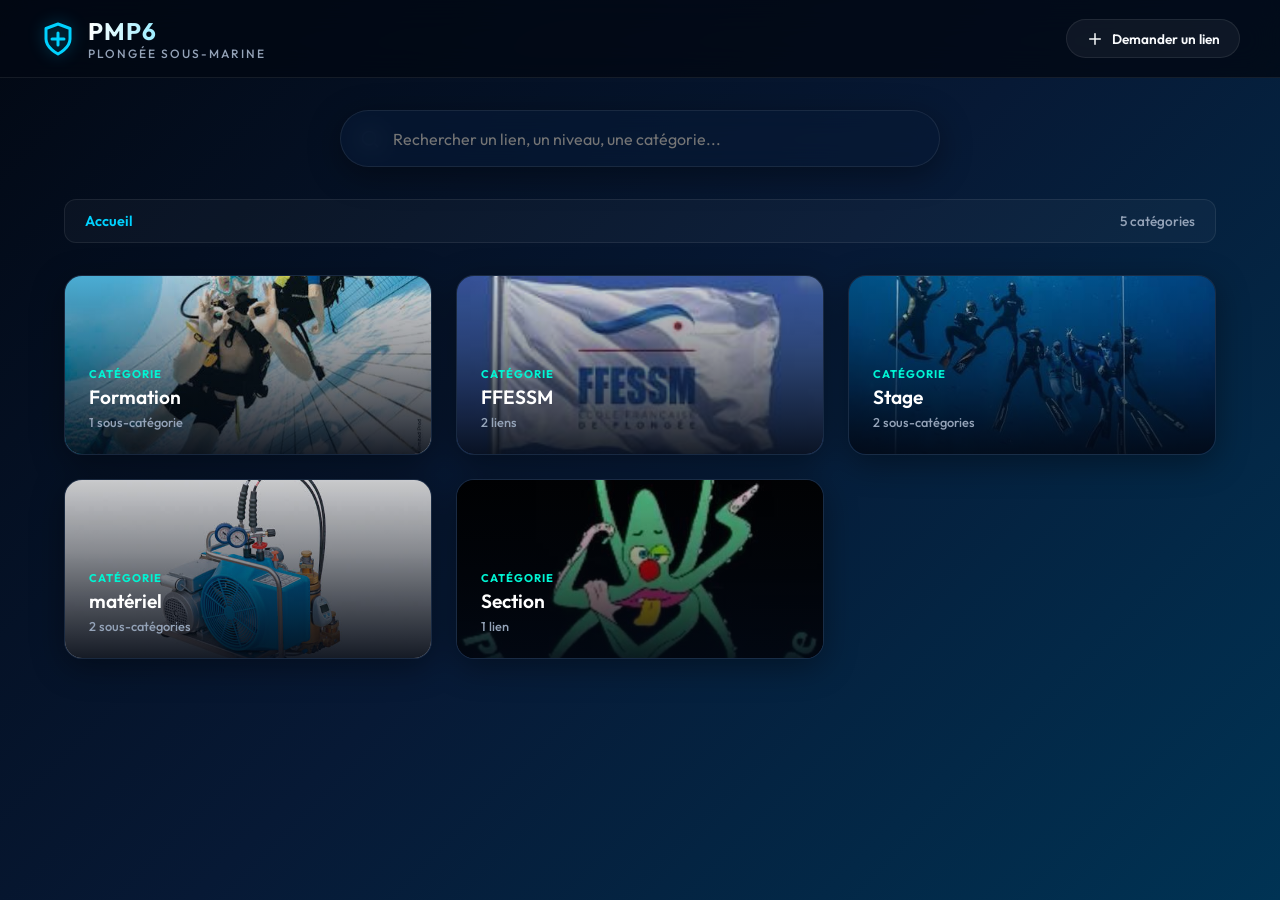
==== index.html @ 6aa4ec5d "Add files via upload" ====
<!DOCTYPE html>
<html lang="fr">
<head>
    <meta charset="UTF-8">
    <meta name="viewport" content="width=device-width, initial-scale=1.0">
    <title>PMP6 - Liens Utiles</title>
    
    <!-- Meta tags pour le SEO et le comportement Web -->
    <meta name="description" content="Portail des liens web utiles pour l'association de plongée sous-marine PMP6. Accessible sur PC et mobile, utilisable hors ligne.">
    <meta name="theme-color" content="#0a192f">
    
    <!-- Liens pour la PWA -->
    <link rel="manifest" href="manifest.json">
    <link rel="apple-touch-icon" href="icons/icon-192.png">
    
    <!-- Polices Google Fonts -->
    <link rel="preconnect" href="https://fonts.googleapis.com">
    <link rel="preconnect" href="https://fonts.gstatic.com" crossorigin>
    <link href="https://fonts.googleapis.com/css2?family=Outfit:wght@300;400;500;600;700&display=swap" rel="stylesheet">
    
    <!-- Feuilles de style -->
    <link rel="stylesheet" href="style.css">
</head>
<body>
    <!-- Arrière-plan animé avec bulles -->
    <div class="bubble-container" id="bubbleContainer"></div>

    <header class="app-header">
        <div class="header-content">
            <div class="logo-area">
                <svg class="logo-icon" viewBox="0 0 24 24" fill="none" stroke="currentColor" stroke-width="2" stroke-linecap="round" stroke-linejoin="round">
                    <path d="M12 22s8-4 8-10V5l-8-3-8 3v7c0 6 8 10 8 10z"/>
                    <path d="M12 8v8"/>
                    <path d="M8 12h8"/>
                </svg>
                <div class="logo-text">
                    <h1>PMP6</h1>
                    <p>Plongée Sous-Marine</p>
                </div>
            </div>
            
            <div class="header-actions" style="display: flex; gap: 0.75rem; align-items: center;">
                <button id="requestLinkBtn" class="request-btn">
                    <svg viewBox="0 0 24 24" fill="none" stroke="currentColor" stroke-width="2" stroke-linecap="round" stroke-linejoin="round" width="18" height="18">
                        <path d="M12 5v14M5 12h14"/>
                    </svg>
                    Demander un lien
                </button>
                <button id="pwaInstallBtn" class="install-btn hidden">
                    <svg viewBox="0 0 24 24" fill="none" stroke="currentColor" stroke-width="2" stroke-linecap="round" stroke-linejoin="round" width="18" height="18">
                        <path d="M21 15v4a2 2 0 0 1-2 2H5a2 2 0 0 1-2-2v-4"/>
                        <polyline points="7 10 12 15 17 10"/>
                        <line x1="12" y1="15" x2="12" y2="3"/>
                    </svg>
                    Installer l'appli
                </button>
            </div>
        </div>
    </header>

    <main class="app-main">
        <!-- Barre de recherche -->
        <section class="search-section">
            <div class="search-wrapper">
                <svg class="search-icon" viewBox="0 0 24 24" fill="none" stroke="currentColor" stroke-width="2" stroke-linecap="round" stroke-linejoin="round">
                    <circle cx="11" cy="11" r="8"/>
                    <line x1="21" y1="21" x2="16.65" y2="16.65"/>
                </svg>
                <input type="text" id="searchInput" placeholder="Rechercher un lien, un niveau, une catégorie..." autocomplete="off">
                <button id="clearSearchBtn" class="clear-btn hidden" aria-label="Effacer la recherche">
                    <svg viewBox="0 0 24 24" fill="none" stroke="currentColor" stroke-width="2" stroke-linecap="round" stroke-linejoin="round" width="18" height="18">
                        <line x1="18" y1="6" x2="6" y2="18"/>
                        <line x1="6" y1="6" x2="18" y2="18"/>
                    </svg>
                </button>
            </div>
        </section>

        <!-- Fil d'Ariane & Navigation de retour -->
        <section class="nav-bar">
            <div class="breadcrumb-container">
                <button id="backBtn" class="back-btn hidden">
                    <svg viewBox="0 0 24 24" fill="none" stroke="currentColor" stroke-width="2.5" stroke-linecap="round" stroke-linejoin="round" width="16" height="16">
                        <polyline points="15 18 9 12 15 6"/>
                    </svg>
                    Retour
                </button>
                <div class="breadcrumbs" id="breadcrumbs">
                    <span class="breadcrumb-item active" data-path="root">Accueil</span>
                </div>
            </div>
            <div class="items-count" id="itemsCount"></div>
        </section>

        <!-- Conteneur d'affichage des grilles (catégories, sous-catégories ou liens) -->
        <section class="grid-section">
            <div class="grid-container" id="gridContainer">
                <!-- Les cartes seront injectées dynamiquement en JS -->
            </div>
            
            <!-- Message de recherche vide -->
            <div id="noResults" class="no-results hidden">
                <svg viewBox="0 0 24 24" fill="none" stroke="currentColor" stroke-width="1.5" stroke-linecap="round" stroke-linejoin="round" width="64" height="64">
                    <circle cx="11" cy="11" r="8"/>
                    <path d="M21 21l-4.3-4.3"/>
                    <path d="M8 11h6"/>
                </svg>
                <h3>Aucun lien trouvé</h3>
                <p>Essayez de chercher autre chose ou naviguez dans les catégories ci-dessus.</p>
            </div>
        </section>
    </main>

    <!-- Modal pour demander l'ajout d'un lien -->
    <div id="requestModal" class="modal hidden">
        <div class="modal-backdrop" id="modalBackdrop"></div>
        <div class="modal-content">
            <div class="modal-header">
                <h3>Demander l'ajout d'un lien</h3>
                <button id="closeRequestModalBtn" class="close-modal-btn" aria-label="Fermer">&times;</button>
            </div>
            
            <div class="modal-body">
                <form id="requestLinkForm">
                    <div class="form-group">
                        <label for="reqRequester">Nom du demandeur *</label>
                        <input type="text" id="reqRequester" required placeholder="Ex: Jean Dupont">
                    </div>
                    <div class="form-group">
                        <label for="reqCategory">Rubrique *</label>
                        <input type="text" id="reqCategory" required placeholder="Ex: Formation, FFESSM...">
                    </div>
                    <div class="form-group">
                        <label for="reqSubcategory">Sous-rubrique (optionnel)</label>
                        <input type="text" id="reqSubcategory" placeholder="Ex: N1, Glénan...">
                    </div>
                    <div class="form-group">
                        <label for="reqName">Texte à afficher (Nom du lien) *</label>
                        <input type="text" id="reqName" required placeholder="Ex: Inscription piscine">
                    </div>
                    <div class="form-group">
                        <label for="reqUrl">Lien (URL) *</label>
                        <input type="url" id="reqUrl" required placeholder="Ex: https://...">
                    </div>
                    <div class="form-group">
                        <label for="reqImage">Image à afficher (optionnel)</label>
                        <input type="text" id="reqImage" placeholder="Ex: piscine.png ou URL d'image">
                    </div>
                    <button type="submit" class="modal-action-btn" style="width: 100%; margin-top: 0.5rem;">
                        Envoyer la demande par mail
                    </button>
                </form>
            </div>
        </div>
    </div>

    <!-- Fichiers scripts -->
    <script src="data.js"></script>
    <script src="app.js"></script>
</body>
</html>
---- style.css ----
/* --- SYSTEME DE DESIGN & VARIABLES --- */
:root {
    --bg-gradient: linear-gradient(135deg, #020813 0%, #071935 50%, #003354 100%);
    --primary-color: #00d2ff;
    --primary-hover: #009ec2;
    --accent-color: #00f5d4;
    --text-main: #f8fafc;
    --text-muted: #94a3b8;
    --text-dark: #0f172a;
    
    /* Effets de verre (Glassmorphism) */
    --glass-bg: rgba(7, 25, 53, 0.65);
    --glass-border: rgba(255, 255, 255, 0.08);
    --glass-border-hover: rgba(0, 210, 255, 0.4);
    --glass-shadow: 0 8px 32px 0 rgba(0, 0, 0, 0.37);
    --glass-shadow-hover: 0 12px 40px 0 rgba(0, 210, 255, 0.15);
    
    --font-sans: 'Outfit', -apple-system, BlinkMacSystemFont, "Segoe UI", Roboto, sans-serif;
    --transition-smooth: all 0.35s cubic-bezier(0.25, 0.8, 0.25, 1);
}

/* --- RESET & BASES --- */
* {
    margin: 0;
    padding: 0;
    box-sizing: border-box;
}

body {
    font-family: var(--font-sans);
    background: var(--bg-gradient);
    background-attachment: fixed;
    color: var(--text-main);
    min-height: 100vh;
    display: flex;
    flex-direction: column;
    overflow-x: hidden;
    position: relative;
}

/* --- ANIMATION DE BULLES D'EAU EN ARRIERE-PLAN --- */
.bubble-container {
    position: fixed;
    top: 0;
    left: 0;
    width: 100%;
    height: 100%;
    z-index: 0;
    pointer-events: none;
    overflow: hidden;
}

.bubble {
    position: absolute;
    bottom: -50px;
    background: rgba(255, 255, 255, 0.08);
    border: 1px solid rgba(255, 255, 255, 0.15);
    border-radius: 50%;
    animation: rise 15s infinite linear;
}

.bubble::after {
    content: '';
    position: absolute;
    top: 20%;
    left: 20%;
    width: 30%;
    height: 30%;
    background: rgba(255, 255, 255, 0.25);
    border-radius: 50%;
}

@keyframes rise {
    0% {
        transform: translateY(0) scale(0.6) rotate(0deg);
        opacity: 0;
    }
    10% {
        opacity: 0.6;
    }
    90% {
        opacity: 0.6;
    }
    100% {
        transform: translateY(-110vh) scale(1.2) rotate(360deg);
        opacity: 0;
    }
}

/* --- APP LAYOUT --- */
.app-header {
    background: rgba(2, 8, 19, 0.8);
    backdrop-filter: blur(16px);
    -webkit-backdrop-filter: blur(16px);
    border-bottom: 1px solid var(--glass-border);
    position: sticky;
    top: 0;
    z-index: 10;
    padding: 1rem 2rem;
}

.header-content {
    max-width: 1200px;
    margin: 0 auto;
    display: flex;
    justify-content: space-between;
    align-items: center;
}

.logo-area {
    display: flex;
    align-items: center;
    gap: 0.75rem;
}

.logo-icon {
    width: 2.25rem;
    height: 2.25rem;
    color: var(--primary-color);
    filter: drop-shadow(0 0 8px rgba(0, 210, 255, 0.4));
    animation: pulse 3s infinite ease-in-out;
}

.logo-text h1 {
    font-size: 1.5rem;
    font-weight: 700;
    letter-spacing: 1px;
    background: linear-gradient(90deg, #ffffff, var(--primary-color));
    -webkit-background-clip: text;
    -webkit-text-fill-color: transparent;
}

.logo-text p {
    font-size: 0.75rem;
    color: var(--text-muted);
    font-weight: 500;
    text-transform: uppercase;
    letter-spacing: 2px;
}

.install-btn {
    background: linear-gradient(135deg, var(--primary-color), #0077b6);
    color: white;
    border: none;
    padding: 0.6rem 1.2rem;
    border-radius: 30px;
    font-family: var(--font-sans);
    font-weight: 600;
    font-size: 0.85rem;
    display: flex;
    align-items: center;
    gap: 0.5rem;
    cursor: pointer;
    box-shadow: 0 4px 15px rgba(0, 210, 255, 0.25);
    transition: var(--transition-smooth);
}

.install-btn:hover {
    transform: translateY(-2px);
    box-shadow: 0 6px 20px rgba(0, 210, 255, 0.4);
    background: linear-gradient(135deg, var(--accent-color), var(--primary-hover));
}

/* --- MAIN CONTAINER --- */
.app-main {
    flex: 1;
    max-width: 1200px;
    width: 100%;
    margin: 0 auto;
    padding: 2rem 1.5rem;
    z-index: 1;
}

/* --- SEARCH BAR --- */
.search-section {
    margin-bottom: 2rem;
}

.search-wrapper {
    position: relative;
    max-width: 600px;
    margin: 0 auto;
}

.search-icon {
    position: absolute;
    left: 1.25rem;
    top: 50%;
    transform: translateY(-50%);
    color: var(--text-muted);
    width: 1.25rem;
    height: 1.25rem;
    pointer-events: none;
    transition: var(--transition-smooth);
}

.search-wrapper input {
    width: 100%;
    background: var(--glass-bg);
    border: 1px solid var(--glass-border);
    padding: 1.1rem 1.25rem 1.1rem 3.25rem;
    border-radius: 50px;
    color: white;
    font-family: var(--font-sans);
    font-size: 1rem;
    outline: none;
    backdrop-filter: blur(12px);
    -webkit-backdrop-filter: blur(12px);
    transition: var(--transition-smooth);
    box-shadow: var(--glass-shadow);
}

.search-wrapper input:focus {
    border-color: var(--primary-color);
    box-shadow: 0 0 20px rgba(0, 210, 255, 0.25);
    background: rgba(7, 25, 53, 0.85);
}

.search-wrapper input:focus + .search-icon {
    color: var(--primary-color);
}

.clear-btn {
    position: absolute;
    right: 1.25rem;
    top: 50%;
    transform: translateY(-50%);
    background: none;
    border: none;
    color: var(--text-muted);
    cursor: pointer;
    padding: 0.25rem;
    display: flex;
    align-items: center;
    justify-content: center;
    border-radius: 50%;
    transition: var(--transition-smooth);
}

.clear-btn:hover {
    color: white;
    background: rgba(255, 255, 255, 0.1);
}

/* --- NAVIGATION BAR (BREADCRUMBS & RETOUR) --- */
.nav-bar {
    display: flex;
    justify-content: space-between;
    align-items: center;
    margin-bottom: 2rem;
    background: rgba(255, 255, 255, 0.03);
    padding: 0.75rem 1.25rem;
    border-radius: 12px;
    border: 1px solid var(--glass-border);
}

.breadcrumb-container {
    display: flex;
    align-items: center;
    gap: 1rem;
}

.back-btn {
    background: rgba(255, 255, 255, 0.06);
    border: 1px solid var(--glass-border);
    color: var(--text-main);
    padding: 0.4rem 0.8rem;
    border-radius: 8px;
    cursor: pointer;
    font-family: var(--font-sans);
    font-size: 0.85rem;
    font-weight: 500;
    display: flex;
    align-items: center;
    gap: 0.4rem;
    transition: var(--transition-smooth);
}

.back-btn:hover {
    background: rgba(0, 210, 255, 0.15);
    border-color: var(--primary-color);
    transform: translateX(-2px);
}

.breadcrumbs {
    display: flex;
    align-items: center;
    gap: 0.5rem;
    font-size: 0.9rem;
    font-weight: 500;
    flex-wrap: wrap;
}

.breadcrumb-item {
    color: var(--text-muted);
    cursor: pointer;
    transition: var(--transition-smooth);
}

.breadcrumb-item:hover {
    color: var(--primary-color);
}

.breadcrumbs::before {
    /* Séparateur après Retour si visible */
}

.breadcrumbs span:not(:last-child)::after {
    content: '/';
    margin-left: 0.5rem;
    color: rgba(255, 255, 255, 0.2);
    pointer-events: none;
}

.breadcrumb-item.active {
    color: var(--primary-color);
    font-weight: 600;
    pointer-events: none;
}

.items-count {
    font-size: 0.85rem;
    color: var(--text-muted);
    font-weight: 500;
}

/* --- GRID CONTAINER --- */
.grid-container {
    display: grid;
    grid-template-columns: repeat(auto-fill, minmax(280px, 1fr));
    gap: 1.5rem;
    width: 100%;
}

/* --- DEBUT DES STYLES DE CARTES (CARDS) --- */
.card {
    background: var(--glass-bg);
    border: 1px solid var(--glass-border);
    border-radius: 18px;
    height: 180px;
    position: relative;
    overflow: hidden;
    cursor: pointer;
    box-shadow: var(--glass-shadow);
    transition: var(--transition-smooth);
    display: flex;
    flex-direction: column;
    justify-content: flex-end;
    padding: 1.5rem;
    text-decoration: none;
}

/* Image de fond de la carte */
.card-bg {
    position: absolute;
    top: 0;
    left: 0;
    width: 100%;
    height: 100%;
    background-size: cover;
    background-position: center;
    z-index: 1;
    transition: transform 0.6s cubic-bezier(0.25, 0.8, 0.25, 1);
}

/* Voile sombre dégradé pour la lisibilité du texte */
.card-overlay {
    position: absolute;
    top: 0;
    left: 0;
    width: 100%;
    height: 100%;
    background: linear-gradient(to top, rgba(2, 8, 19, 0.9) 0%, rgba(2, 8, 19, 0.4) 60%, rgba(2, 8, 19, 0.15) 100%);
    z-index: 2;
    transition: var(--transition-smooth);
}

/* Contenu textuel */
.card-content {
    position: relative;
    z-index: 3;
    display: flex;
    flex-direction: column;
    gap: 0.25rem;
}

.card-tag {
    font-size: 0.7rem;
    text-transform: uppercase;
    letter-spacing: 1px;
    color: var(--accent-color);
    font-weight: 700;
}

.card-title {
    font-size: 1.2rem;
    font-weight: 600;
    color: white;
    line-height: 1.3;
}

.card-subtitle {
    font-size: 0.8rem;
    color: var(--text-muted);
    font-weight: 500;
}

/* Icônes de carte */
.card-icon {
    position: absolute;
    top: 1.25rem;
    right: 1.25rem;
    background: rgba(2, 8, 19, 0.5);
    backdrop-filter: blur(8px);
    -webkit-backdrop-filter: blur(8px);
    width: 2.25rem;
    height: 2.25rem;
    border-radius: 50%;
    display: flex;
    align-items: center;
    justify-content: center;
    color: white;
    z-index: 3;
    border: 1px solid rgba(255, 255, 255, 0.1);
    transition: var(--transition-smooth);
}

/* Hover effects */
.card:hover {
    transform: translateY(-6px);
    border-color: var(--glass-border-hover);
    box-shadow: var(--glass-shadow-hover);
}

.card:hover .card-bg {
    transform: scale(1.08);
}

.card:hover .card-overlay {
    background: linear-gradient(to top, rgba(2, 8, 19, 0.95) 0%, rgba(2, 8, 19, 0.5) 60%, rgba(0, 210, 255, 0.1) 100%);
}

.card:hover .card-icon {
    background: var(--primary-color);
    color: var(--text-dark);
    border-color: var(--primary-color);
    box-shadow: 0 0 10px rgba(0, 210, 255, 0.5);
}

/* --- BOUTON DE LIEN DIRECT (GROS BOUTON) --- */
.card-link {
    border: 1px solid rgba(0, 210, 255, 0.15);
}

.card-link:hover {
    border-color: var(--accent-color);
    box-shadow: 0 12px 40px 0 rgba(0, 245, 212, 0.15);
}

.card-link:hover .card-icon {
    background: var(--accent-color);
    color: var(--text-dark);
    border-color: var(--accent-color);
    box-shadow: 0 0 10px rgba(0, 245, 212, 0.5);
}

/* Badge de chemin dans le mode recherche */
.card-path-badge {
    position: absolute;
    top: 1.25rem;
    left: 1.25rem;
    background: rgba(2, 8, 19, 0.7);
    backdrop-filter: blur(8px);
    -webkit-backdrop-filter: blur(8px);
    padding: 0.3rem 0.6rem;
    border-radius: 6px;
    font-size: 0.7rem;
    color: var(--text-muted);
    font-weight: 500;
    z-index: 3;
    border: 1px solid rgba(255, 255, 255, 0.08);
}

/* --- NO RESULTS STATE --- */
.no-results {
    grid-column: 1 / -1;
    display: flex;
    flex-direction: column;
    align-items: center;
    justify-content: center;
    padding: 4rem 2rem;
    text-align: center;
    color: var(--text-muted);
    background: var(--glass-bg);
    border: 1px solid var(--glass-border);
    border-radius: 18px;
    backdrop-filter: blur(12px);
    -webkit-backdrop-filter: blur(12px);
    box-shadow: var(--glass-shadow);
}

.no-results svg {
    color: var(--primary-color);
    margin-bottom: 1.5rem;
    filter: drop-shadow(0 0 10px rgba(0, 210, 255, 0.2));
}

.no-results h3 {
    color: white;
    font-size: 1.3rem;
    margin-bottom: 0.5rem;
}

.no-results p {
    font-size: 0.95rem;
}

/* --- FOOTER --- */
.app-footer {
    padding: 2.5rem 1.5rem;
    text-align: center;
    font-size: 0.85rem;
    color: var(--text-muted);
    border-top: 1px solid var(--glass-border);
    background: rgba(2, 8, 19, 0.9);
    margin-top: auto;
    z-index: 1;
}

/* --- CLASSES UTILITAIRES --- */
.hidden {
    display: none !important;
}

/* --- PULSE ANIMATION --- */
@keyframes pulse {
    0% {
        transform: scale(1);
        filter: drop-shadow(0 0 8px rgba(0, 210, 255, 0.4));
    }
    50% {
        transform: scale(1.05);
        filter: drop-shadow(0 0 15px rgba(0, 210, 255, 0.7));
    }
    100% {
        transform: scale(1);
        filter: drop-shadow(0 0 8px rgba(0, 210, 255, 0.4));
    }
}

/* --- RESPONSIVE ADJUSTMENTS --- */
@media (max-width: 768px) {
    .app-header {
        padding: 0.75rem 1rem;
    }
    
    .logo-text h1 {
        font-size: 1.25rem;
    }
    
    .logo-icon {
        width: 1.85rem;
        height: 1.85rem;
    }
    
    .install-btn {
        padding: 0.5rem 0.9rem;
        font-size: 0.75rem;
    }
    
    .app-main {
        padding: 1.25rem 1rem;
    }
    
    .search-wrapper input {
        padding: 0.9rem 1.25rem 0.9rem 2.85rem;
        font-size: 0.95rem;
    }
    
    .search-icon {
        left: 1rem;
        width: 1.1rem;
        height: 1.1rem;
    }
    
    .grid-container {
        grid-template-columns: repeat(auto-fill, minmax(240px, 1fr));
        gap: 1rem;
    }
    
    .card {
        height: 160px;
        padding: 1.25rem;
    }
    
    .card-title {
        font-size: 1.1rem;
    }
    
    .nav-bar {
        padding: 0.5rem 0.75rem;
        font-size: 0.8rem;
    }
    
    .back-btn {
        padding: 0.35rem 0.6rem;
        font-size: 0.75rem;
    }
}

/* --- BOUTON DE COPIE (PETIT BOUTON) --- */
.card-copy-btn {
    position: absolute;
    bottom: 1.25rem;
    right: 1.25rem;
    background: rgba(2, 8, 19, 0.55);
    backdrop-filter: blur(8px);
    -webkit-backdrop-filter: blur(8px);
    width: 2.25rem;
    height: 2.25rem;
    border-radius: 50%;
    display: flex;
    align-items: center;
    justify-content: center;
    color: var(--text-muted);
    z-index: 4;
    border: 1px solid rgba(255, 255, 255, 0.12);
    cursor: pointer;
    transition: var(--transition-smooth);
}

.card-copy-btn:hover {
    color: white;
    background: rgba(2, 8, 19, 0.85);
    border-color: var(--accent-color);
    transform: scale(1.1);
    box-shadow: 0 0 10px rgba(0, 245, 212, 0.2);
}

.card-copy-btn.copied {
    background: var(--accent-color) !important;
    color: var(--text-dark) !important;
    border-color: var(--accent-color) !important;
    box-shadow: 0 0 12px rgba(0, 245, 212, 0.5);
}

/* Tooltip pour le bouton de copie */
.copy-tooltip {
    position: absolute;
    bottom: 130%;
    left: 50%;
    transform: translateX(-50%) translateY(4px);
    background: rgba(2, 8, 19, 0.95);
    color: white;
    padding: 0.35rem 0.7rem;
    border-radius: 6px;
    font-size: 0.75rem;
    font-weight: 500;
    pointer-events: none;
    opacity: 0;
    transition: var(--transition-smooth);
    border: 1px solid rgba(255, 255, 255, 0.1);
    white-space: nowrap;
    box-shadow: 0 4px 12px rgba(0, 0, 0, 0.5);
}

.card-copy-btn:hover .copy-tooltip {
    opacity: 1;
    transform: translateX(-50%) translateY(0);
}

@media (max-width: 768px) {
    .card-copy-btn {
        width: 2rem;
        height: 2rem;
        bottom: 1rem;
        right: 1rem;
    }
}

/* --- BOUTON DE CHANGEMENT D'IMAGE (PETIT BOUTON TOP-LEFT) --- */
.card-change-img-btn {
    position: absolute;
    top: 1.25rem;
    left: 1.25rem;
    background: rgba(2, 8, 19, 0.55);
    backdrop-filter: blur(8px);
    -webkit-backdrop-filter: blur(8px);
    width: 2.25rem;
    height: 2.25rem;
    border-radius: 50%;
    display: flex;
    align-items: center;
    justify-content: center;
    color: var(--text-muted);
    z-index: 4;
    border: 1px solid rgba(255, 255, 255, 0.12);
    cursor: pointer;
    transition: var(--transition-smooth);
}

.card-change-img-btn:hover {
    color: white;
    background: rgba(2, 8, 19, 0.85);
    border-color: var(--primary-color);
    transform: scale(1.1);
    box-shadow: 0 0 10px rgba(0, 210, 255, 0.2);
}

/* Tooltip pour le bouton de changement d'image */
.change-img-tooltip {
    position: absolute;
    top: 130%;
    left: 50%;
    transform: translateX(-50%) translateY(-4px);
    background: rgba(2, 8, 19, 0.95);
    color: white;
    padding: 0.35rem 0.7rem;
    border-radius: 6px;
    font-size: 0.75rem;
    font-weight: 500;
    pointer-events: none;
    opacity: 0;
    transition: var(--transition-smooth);
    border: 1px solid rgba(255, 255, 255, 0.1);
    white-space: nowrap;
    box-shadow: 0 4px 12px rgba(0, 0, 0, 0.5);
}

.card-change-img-btn:hover .change-img-tooltip {
    opacity: 1;
    transform: translateX(-50%) translateY(0);
}

@media (max-width: 768px) {
    .card-change-img-btn {
        width: 2rem;
        height: 2rem;
        top: 1rem;
        left: 1rem;
    }
}

/* --- BOITE DE DIALOGUE MODALE (MODAL) --- */
.modal {
    position: fixed;
    top: 0;
    left: 0;
    width: 100vw;
    height: 100vh;
    z-index: 100;
    display: flex;
    align-items: center;
    justify-content: center;
    transition: var(--transition-smooth);
}

.modal-backdrop {
    position: absolute;
    top: 0;
    left: 0;
    width: 100%;
    height: 100%;
    background: rgba(2, 8, 19, 0.75);
    backdrop-filter: blur(10px);
    -webkit-backdrop-filter: blur(10px);
    z-index: 1;
}

.modal-content {
    position: relative;
    background: rgba(7, 25, 53, 0.9);
    border: 1px solid var(--glass-border);
    backdrop-filter: blur(20px);
    -webkit-backdrop-filter: blur(20px);
    width: 90%;
    max-width: 500px;
    border-radius: 20px;
    box-shadow: 0 20px 50px rgba(0, 0, 0, 0.5);
    z-index: 2;
    overflow: hidden;
    animation: modalZoomIn 0.35s cubic-bezier(0.34, 1.56, 0.64, 1);
    display: flex;
    flex-direction: column;
}

@keyframes modalZoomIn {
    from {
        opacity: 0;
        transform: scale(0.9) translateY(20px);
    }
    to {
        opacity: 1;
        transform: scale(1) translateY(0);
    }
}

.modal-header {
    display: flex;
    justify-content: space-between;
    align-items: center;
    padding: 1.5rem;
    border-bottom: 1px solid rgba(255, 255, 255, 0.08);
}

.modal-header h3 {
    font-size: 1.25rem;
    font-weight: 600;
    color: white;
}

.close-modal-btn {
    background: none;
    border: none;
    color: var(--text-muted);
    font-size: 1.75rem;
    cursor: pointer;
    line-height: 1;
    transition: var(--transition-smooth);
    padding: 0.25rem;
}

.close-modal-btn:hover {
    color: white;
    transform: rotate(90deg);
}

/* Tabs */
.modal-tabs {
    display: flex;
    background: rgba(2, 8, 19, 0.3);
    border-bottom: 1px solid rgba(255, 255, 255, 0.08);
}

.tab-btn {
    flex: 1;
    background: none;
    border: none;
    color: var(--text-muted);
    padding: 1rem;
    font-family: var(--font-sans);
    font-weight: 600;
    font-size: 0.9rem;
    cursor: pointer;
    transition: var(--transition-smooth);
    border-bottom: 2px solid transparent;
}

.tab-btn:hover {
    color: white;
    background: rgba(255, 255, 255, 0.02);
}

.tab-btn.active {
    color: var(--primary-color);
    border-bottom-color: var(--primary-color);
    background: rgba(0, 210, 255, 0.04);
}

.modal-body {
    padding: 1.5rem;
}

.tab-pane {
    display: flex;
    flex-direction: column;
    gap: 1.25rem;
}

.tab-desc {
    font-size: 0.85rem;
    color: var(--text-muted);
    line-height: 1.4;
}

.input-group textarea {
    width: 100%;
    background: rgba(2, 8, 19, 0.5);
    border: 1px solid rgba(255, 255, 255, 0.15);
    border-radius: 10px;
    padding: 0.85rem;
    color: white;
    font-family: var(--font-sans);
    font-size: 0.95rem;
    outline: none;
    resize: none;
    transition: var(--transition-smooth);
}

.input-group textarea:focus {
    border-color: var(--primary-color);
    box-shadow: 0 0 10px rgba(0, 210, 255, 0.15);
}

/* Zone d'importation de fichier */
.upload-area {
    border: 2px dashed rgba(255, 255, 255, 0.15);
    border-radius: 12px;
    padding: 2rem 1.5rem;
    display: flex;
    flex-direction: column;
    align-items: center;
    justify-content: center;
    gap: 0.75rem;
    background: rgba(2, 8, 19, 0.3);
    text-align: center;
    cursor: pointer;
    transition: var(--transition-smooth);
}

.upload-area:hover, .upload-area.dragover {
    border-color: var(--primary-color);
    background: rgba(0, 210, 255, 0.04);
}

.upload-icon {
    color: var(--text-muted);
    transition: var(--transition-smooth);
}

.upload-area:hover .upload-icon, .upload-area.dragover .upload-icon {
    color: var(--primary-color);
    transform: translateY(-2px);
}

.upload-area p {
    font-size: 0.85rem;
    color: var(--text-muted);
}

.select-file-btn {
    background: rgba(255, 255, 255, 0.06);
    border: 1px solid rgba(255, 255, 255, 0.12);
    color: white;
    padding: 0.5rem 1rem;
    border-radius: 6px;
    font-family: var(--font-sans);
    font-size: 0.8rem;
    font-weight: 500;
    cursor: pointer;
    transition: var(--transition-smooth);
}

.select-file-btn:hover {
    background: rgba(255, 255, 255, 0.12);
}

.file-info {
    font-size: 0.85rem;
    color: var(--accent-color);
    font-weight: 600;
}

/* Boutons d'actions */
.modal-action-btn {
    background: linear-gradient(135deg, var(--primary-color), #0077b6);
    color: white;
    border: none;
    padding: 0.85rem;
    border-radius: 10px;
    font-family: var(--font-sans);
    font-weight: 600;
    font-size: 0.95rem;
    cursor: pointer;
    transition: var(--transition-smooth);
    box-shadow: 0 4px 12px rgba(0, 210, 255, 0.2);
}

.modal-action-btn:hover:not(:disabled) {
    transform: translateY(-1px);
    box-shadow: 0 6px 16px rgba(0, 210, 255, 0.35);
    background: linear-gradient(135deg, var(--accent-color), var(--primary-hover));
}

.modal-action-btn:disabled {
    opacity: 0.5;
    cursor: not-allowed;
    box-shadow: none;
}

.action-info {
    font-size: 0.75rem;
    color: var(--text-muted);
    text-align: center;
    line-height: 1.4;
}

.action-info strong {
    color: var(--accent-color);
}

/* Styles pour le formulaire de requête de lien */
.form-group {
    display: flex;
    flex-direction: column;
    gap: 0.4rem;
    margin-bottom: 1.25rem;
    text-align: left;
}

.form-group label {
    font-size: 0.85rem;
    font-weight: 500;
    color: var(--text-muted);
}

.form-group input {
    width: 100%;
    background: rgba(2, 8, 19, 0.4);
    border: 1px solid rgba(255, 255, 255, 0.12);
    border-radius: 8px;
    padding: 0.75rem 1rem;
    color: white;
    font-family: var(--font-sans);
    font-size: 0.95rem;
    outline: none;
    transition: var(--transition-smooth);
}

.form-group input:focus {
    border-color: var(--primary-color);
    box-shadow: 0 0 10px rgba(0, 210, 255, 0.2);
}

/* Bouton faire une requête */
.request-btn {
    background: rgba(255, 255, 255, 0.05);
    border: 1px solid var(--glass-border);
    color: var(--text-main);
    padding: 0.6rem 1.2rem;
    border-radius: 30px;
    font-family: var(--font-sans);
    font-weight: 600;
    font-size: 0.85rem;
    display: flex;
    align-items: center;
    gap: 0.5rem;
    cursor: pointer;
    transition: var(--transition-smooth);
}

.request-btn:hover {
    background: rgba(0, 210, 255, 0.1);
    border-color: var(--primary-color);
    transform: translateY(-2px);
}
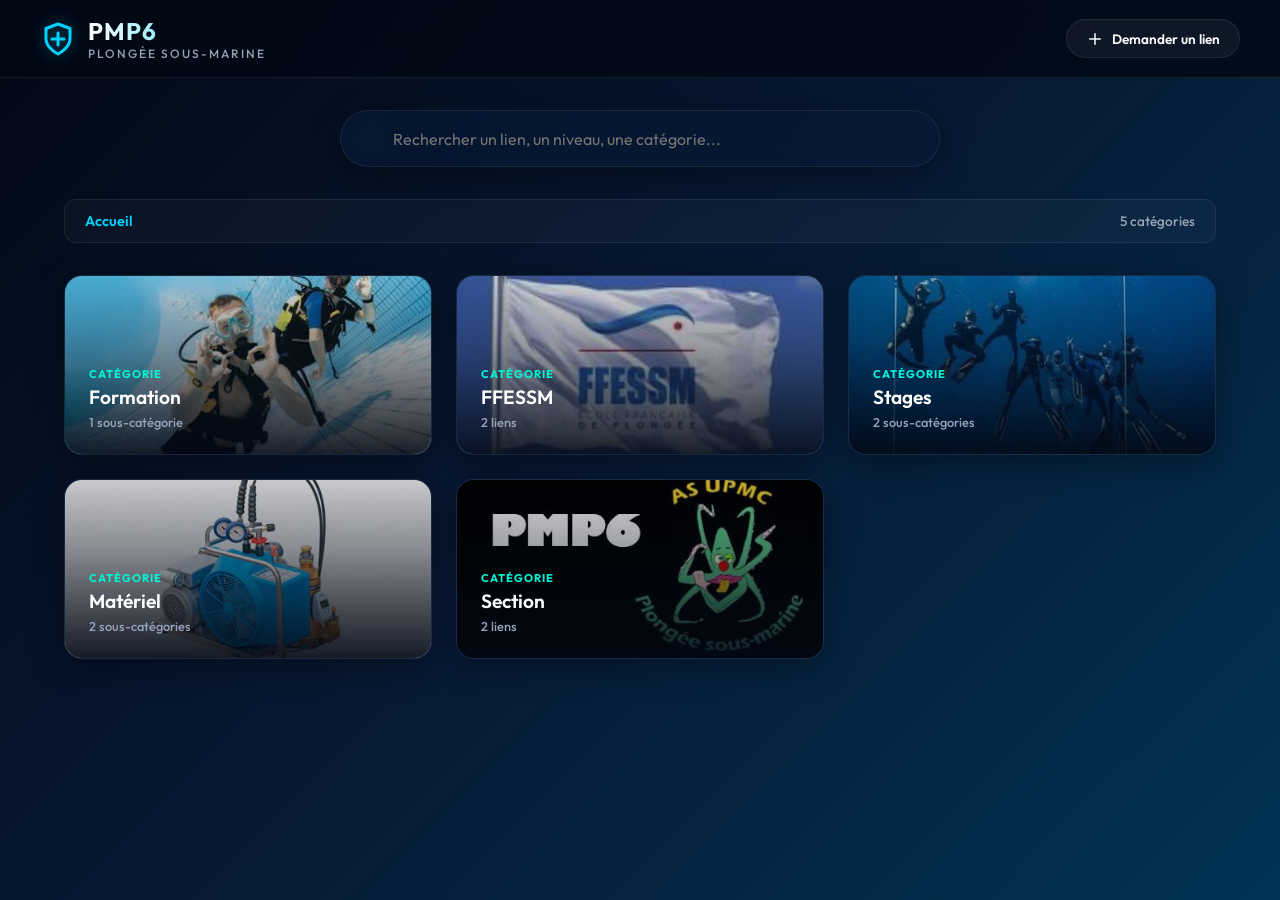
==== commit caa5f692: "Add files via upload" ====
--- a/index.html
+++ b/index.html
@@ -154,6 +154,57 @@
         </div>
     </div>
 
+    <!-- Modal pour déverrouiller un lien -->
+    <div id="lockModal" class="modal hidden">
+        <div class="modal-backdrop" id="lockModalBackdrop"></div>
+        <div class="modal-content pin-modal-content">
+            <div class="modal-header">
+                <h3>Accès Sécurisé</h3>
+                <button id="closeLockModalBtn" class="close-modal-btn" aria-label="Fermer">&times;</button>
+            </div>
+            
+            <div class="modal-body pin-modal-body">
+                <div class="pin-icon-wrapper">
+                    <svg viewBox="0 0 24 24" fill="none" stroke="currentColor" stroke-width="2" stroke-linecap="round" stroke-linejoin="round" class="lock-icon-svg">
+                        <rect x="3" y="11" width="18" height="11" rx="2" ry="2"/>
+                        <path d="M7 11V7a5 5 0 0 1 10 0v4"/>
+                    </svg>
+                </div>
+                <p class="pin-message">Saisissez le code à 4 chiffres pour ouvrir ce lien</p>
+                
+                <!-- Indicateurs de saisie -->
+                <div class="pin-display" id="pinDisplay">
+                    <div class="pin-dot"></div>
+                    <div class="pin-dot"></div>
+                    <div class="pin-dot"></div>
+                    <div class="pin-dot"></div>
+                </div>
+                
+                <!-- Clavier numérique -->
+                <div class="pin-keyboard">
+                    <button class="pin-key" data-value="1">1</button>
+                    <button class="pin-key" data-value="2">2</button>
+                    <button class="pin-key" data-value="3">3</button>
+                    <button class="pin-key" data-value="4">4</button>
+                    <button class="pin-key" data-value="5">5</button>
+                    <button class="pin-key" data-value="6">6</button>
+                    <button class="pin-key" data-value="7">7</button>
+                    <button class="pin-key" data-value="8">8</button>
+                    <button class="pin-key" data-value="9">9</button>
+                    <button class="pin-key pin-key-clear" id="pinClear">
+                        <svg viewBox="0 0 24 24" fill="none" stroke="currentColor" stroke-width="2" stroke-linecap="round" stroke-linejoin="round" width="22" height="22">
+                            <path d="M21 4H8l-7 8 7 8h13a2 2 0 0 0 2-2V6a2 2 0 0 0-2-2z"/>
+                            <line x1="18" y1="9" x2="12" y2="15"/>
+                            <line x1="12" y1="9" x2="18" y2="15"/>
+                        </svg>
+                    </button>
+                    <button class="pin-key" data-value="0">0</button>
+                    <button class="pin-key pin-key-cancel" id="pinCancel">Annuler</button>
+                </div>
+            </div>
+        </div>
+    </div>
+
     <!-- Fichiers scripts -->
     <script src="data.js"></script>
     <script src="app.js"></script>
--- a/style.css
+++ b/style.css
@@ -1044,3 +1044,251 @@
     border-color: var(--primary-color);
     transform: translateY(-2px);
 }
+
+/* Styles pour les cartes verrouillées */
+.card-icon-locked {
+    background: rgba(239, 68, 68, 0.2) !important;
+    border-color: rgba(239, 68, 68, 0.35) !important;
+    color: #f87171 !important;
+    box-shadow: 0 0 10px rgba(239, 68, 68, 0.15) !important;
+}
+
+.card-icon-locked:hover {
+    background: rgba(239, 68, 68, 0.35) !important;
+    border-color: #ef4444 !important;
+    color: white !important;
+    box-shadow: 0 0 15px rgba(239, 68, 68, 0.4) !important;
+}
+
+/* Styles pour la modale de code PIN */
+.pin-modal-content {
+    max-width: 360px !important;
+    text-align: center;
+}
+
+.pin-modal-body {
+    display: flex;
+    flex-direction: column;
+    align-items: center;
+    padding: 1.5rem 1rem !important;
+}
+
+.pin-icon-wrapper {
+    background: rgba(0, 210, 255, 0.1);
+    color: var(--primary-color);
+    width: 54px;
+    height: 54px;
+    border-radius: 50%;
+    display: flex;
+    align-items: center;
+    justify-content: center;
+    margin-bottom: 0.75rem;
+    border: 1px solid rgba(0, 210, 255, 0.25);
+    box-shadow: 0 0 15px rgba(0, 210, 255, 0.15);
+}
+
+.lock-icon-svg {
+    width: 24px;
+    height: 24px;
+}
+
+.pin-message {
+    font-size: 0.85rem;
+    color: var(--text-muted);
+    margin-bottom: 1.25rem;
+}
+
+/* Affichage des points PIN */
+.pin-display {
+    display: flex;
+    gap: 1rem;
+    margin-bottom: 1.5rem;
+}
+
+.pin-dot {
+    width: 14px;
+    height: 14px;
+    border-radius: 50%;
+    border: 2px solid rgba(255, 255, 255, 0.3);
+    transition: all 0.2s ease;
+}
+
+.pin-dot.filled {
+    background-color: var(--primary-color);
+    border-color: var(--primary-color);
+    box-shadow: 0 0 10px var(--primary-color);
+    transform: scale(1.15);
+}
+
+.pin-display.shake {
+    animation: shake 0.4s ease;
+}
+
+.pin-dot.error {
+    background-color: #ef4444;
+    border-color: #ef4444;
+    box-shadow: 0 0 10px #ef4444;
+}
+
+@keyframes shake {
+    0%, 100% { transform: translateX(0); }
+    20%, 60% { transform: translateX(-8px); }
+    40%, 80% { transform: translateX(8px); }
+}
+
+/* Clavier numérique */
+.pin-keyboard {
+    display: grid;
+    grid-template-columns: repeat(3, 1fr);
+    gap: 0.75rem;
+    width: 100%;
+    max-width: 260px;
+}
+
+.pin-key {
+    background: rgba(255, 255, 255, 0.05);
+    border: 1px solid rgba(255, 255, 255, 0.08);
+    color: white;
+    font-size: 1.4rem;
+    font-weight: 600;
+    height: 52px;
+    border-radius: 50%;
+    cursor: pointer;
+    display: flex;
+    align-items: center;
+    justify-content: center;
+    transition: var(--transition-smooth);
+    user-select: none;
+}
+
+.pin-key:hover {
+    background: rgba(0, 210, 255, 0.15);
+    border-color: var(--primary-color);
+    color: var(--primary-color);
+    transform: scale(1.05);
+}
+
+.pin-key:active {
+    transform: scale(0.95);
+}
+
+.pin-key-clear {
+    color: var(--text-muted);
+}
+
+.pin-key-clear svg {
+    stroke: currentColor;
+    transition: var(--transition-smooth);
+}
+
+.pin-key-clear:hover svg {
+    stroke: var(--primary-color);
+}
+
+.pin-key-cancel {
+    font-size: 0.8rem;
+    font-weight: 500;
+    color: var(--text-muted);
+    background: none;
+    border: none;
+    border-radius: 8px;
+}
+
+.pin-key-cancel:hover {
+    background: rgba(255, 255, 255, 0.05);
+    color: white;
+    border: none;
+}
+
+/* Ajustements pour smartphone en mode portrait (max-width: 480px) */
+@media (max-width: 480px) {
+    .grid-container {
+        grid-template-columns: repeat(2, 1fr) !important;
+        gap: 0.75rem !important;
+    }
+    
+    .card {
+        height: 125px !important;
+        padding: 0.85rem !important;
+        border-radius: 12px !important;
+    }
+    
+    .card-title {
+        font-size: 0.9rem !important;
+        font-weight: 600 !important;
+        line-height: 1.25 !important;
+    }
+    
+    .card-subtitle {
+        font-size: 0.7rem !important;
+    }
+    
+    .card-tag {
+        font-size: 0.6rem !important;
+        letter-spacing: 0.5px !important;
+    }
+    
+    /* Positionnement et dimensions des icônes sur cartes compactes */
+    .card-icon, .card-copy-btn {
+        width: 1.65rem !important;
+        height: 1.65rem !important;
+    }
+    
+    .card-icon {
+        top: 0.75rem !important;
+        right: 0.75rem !important;
+    }
+    
+    .card-icon svg {
+        width: 12px !important;
+        height: 12px !important;
+    }
+    
+    .card-copy-btn {
+        bottom: 0.75rem !important;
+        right: 0.75rem !important;
+    }
+    
+    .card-copy-btn svg {
+        width: 12px !important;
+        height: 12px !important;
+    }
+    
+    /* Badge de recherche compact */
+    .card-path-badge {
+        top: 0.75rem !important;
+        left: 0.75rem !important;
+        font-size: 0.6rem !important;
+        padding: 0.2rem 0.4rem !important;
+    }
+    
+    /* Ajustement de la barre d'outils et en-tête sur petit écran */
+    .app-header {
+        padding: 0.6rem 1rem !important;
+    }
+    
+    .logo-text h1 {
+        font-size: 1.15rem !important;
+    }
+    
+    .logo-text p {
+        font-size: 0.65rem !important;
+        letter-spacing: 1px !important;
+    }
+    
+    .request-btn {
+        padding: 0.5rem 0.85rem !important;
+        font-size: 0.75rem !important;
+    }
+    
+    .nav-bar {
+        padding: 0.5rem 0.6rem !important;
+        flex-direction: row !important;
+        align-items: center !important;
+        gap: 0.5rem !important;
+    }
+    
+    .breadcrumbs {
+        font-size: 0.8rem !important;
+    }
+}
